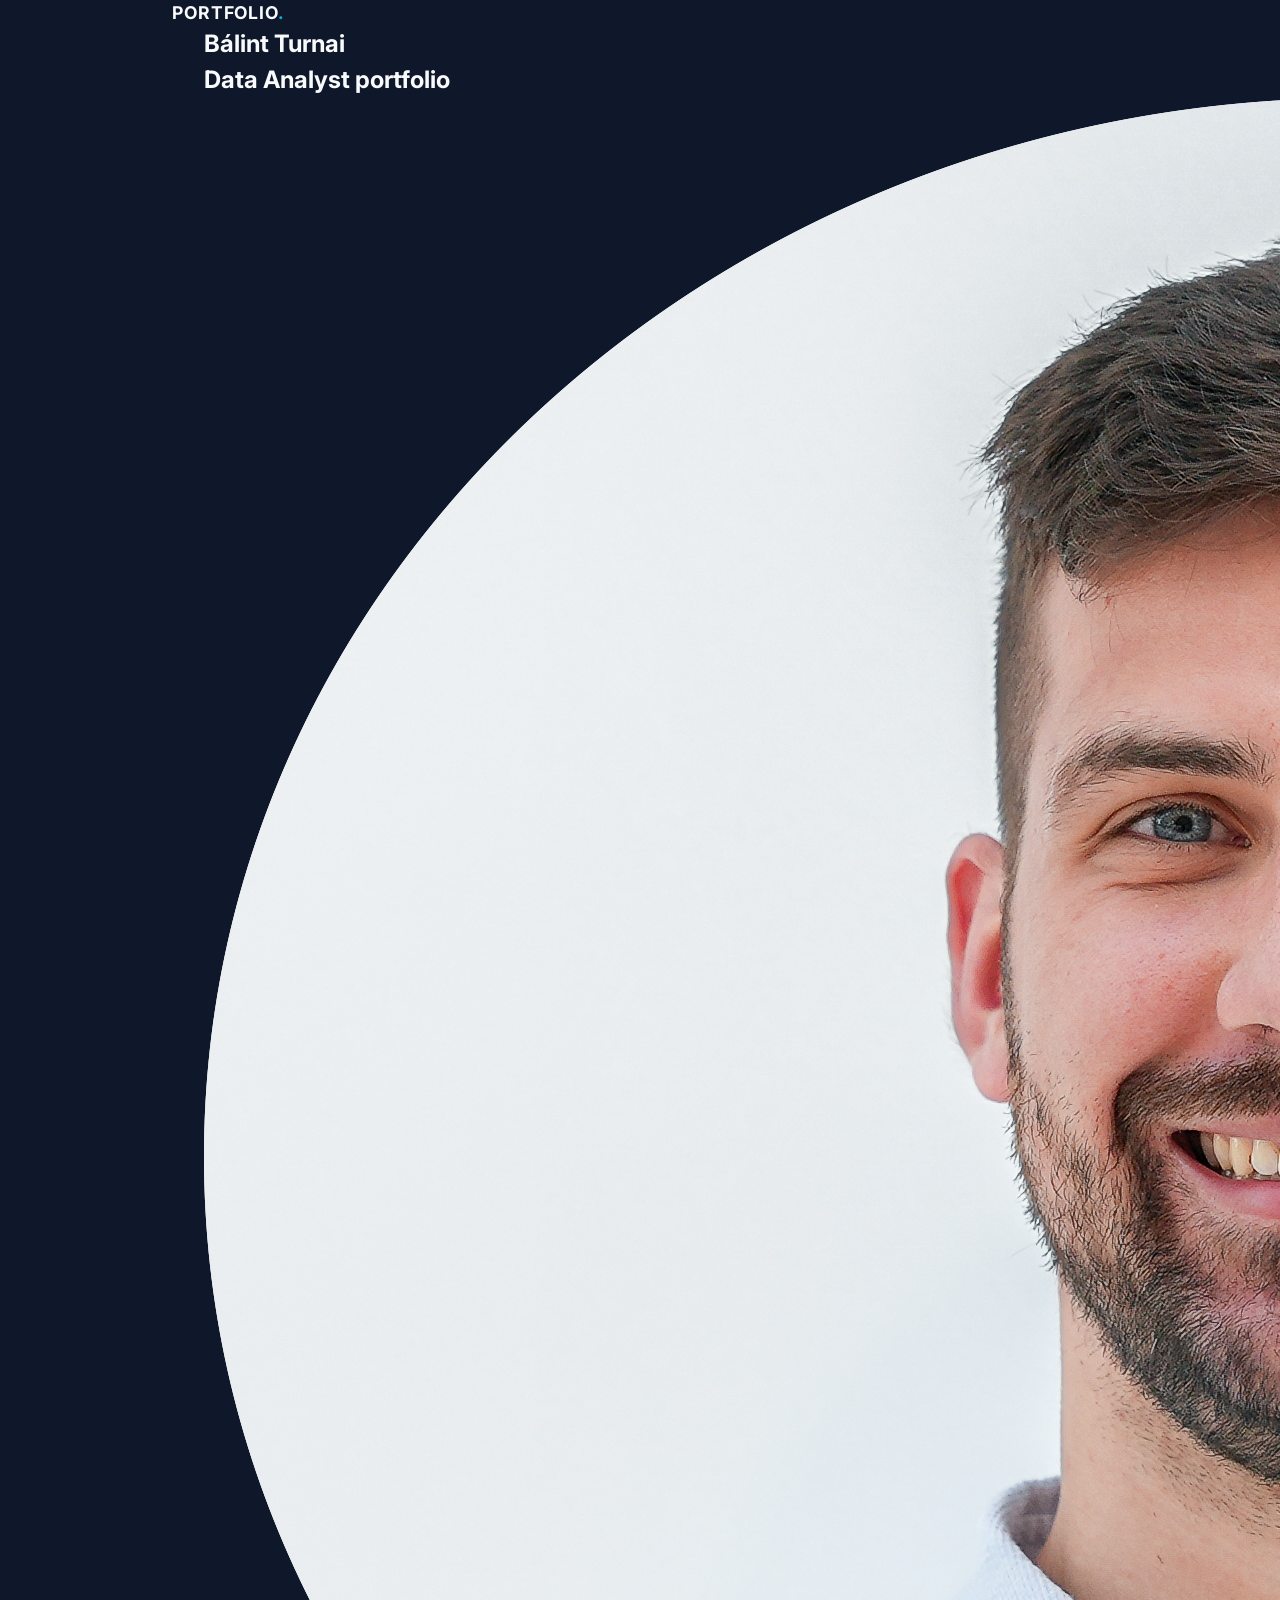
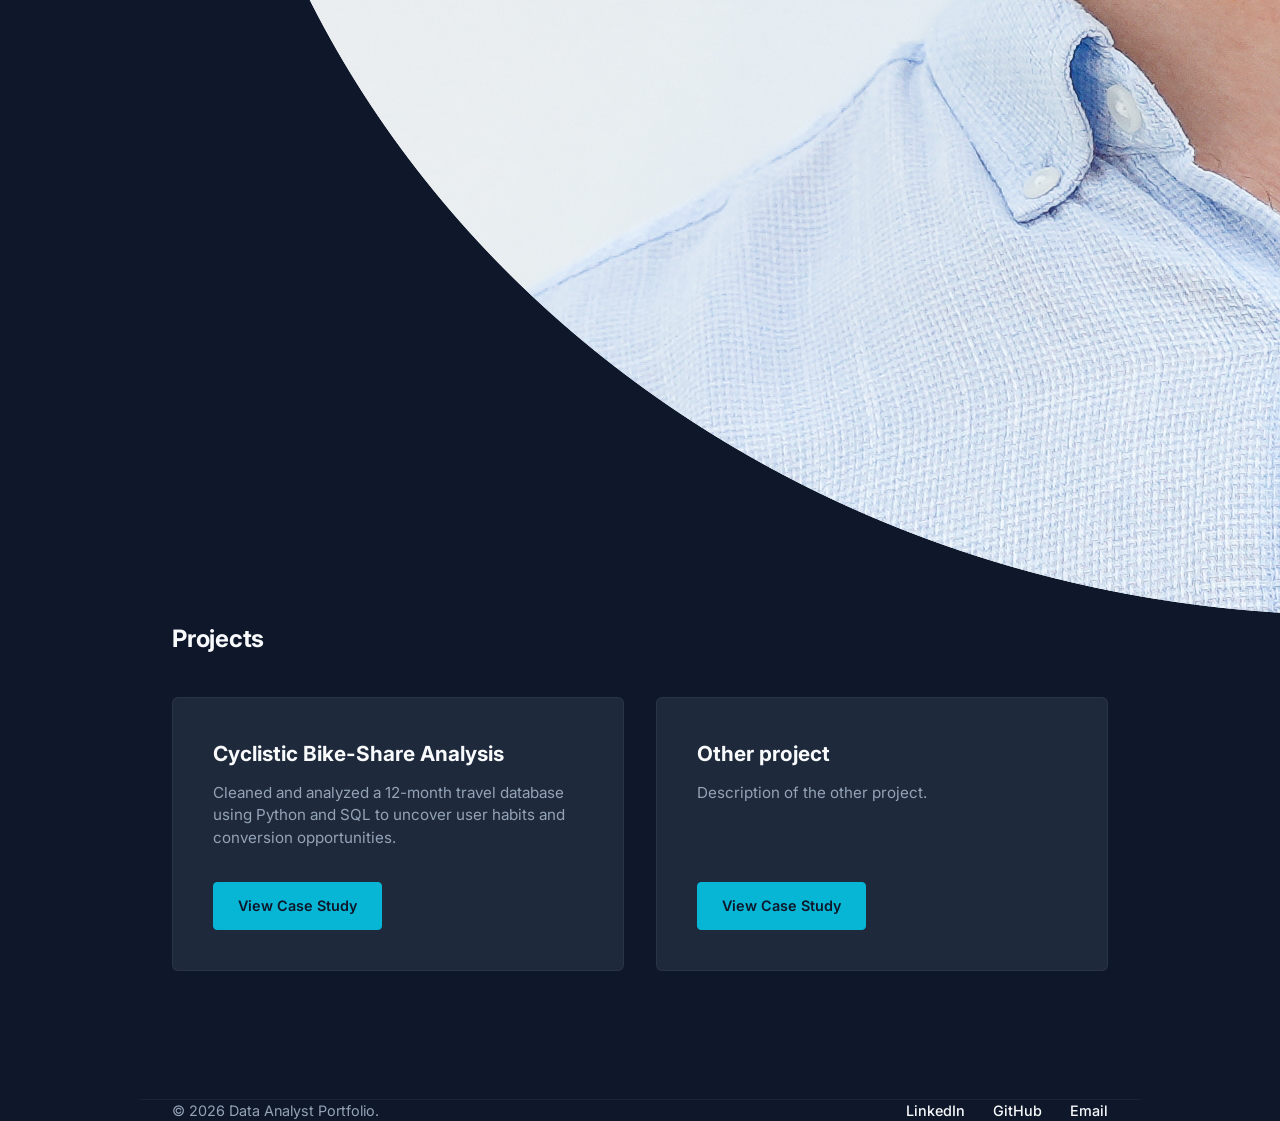
==== index.html @ ad281185 "thesis html added" ====
<!DOCTYPE html>
<html lang="hu">
<head>
    <meta charset="UTF-8">
    <meta name="viewport" content="width=device-width, initial-scale=1.0">
    <title>Data Analyst Portfolio</title>
    <link rel="preconnect" href="https://fonts.googleapis.com">
    <link rel="preconnect" href="https://fonts.gstatic.com" crossorigin>
    <link href="https://fonts.googleapis.com/css2?family=Inter:wght@400;500;600;700&display=swap" rel="stylesheet">
    
    <style>
        /* --- DIZÁJN RENDSZER --- */
        :root {
            --bg-main: #0f172a;       /* Mély palaszürke háttér */
            --bg-card: #1e293b;       /* Kártyák háttere */
            --accent-cyan: #06b6d4;   /* Funkcionális neon-cián kiemelő */
            --text-main: #f8fafc;     /* Elsődleges szöveg */
            --text-muted: #94a3b8;    /* Másodlagos szöveg */
            --border-color: rgba(255, 255, 255, 0.05);
            --max-width: 1000px;
            --transition: all 0.2s ease-in-out;
        }

        * {
            margin: 0;
            padding: 0;
            box-sizing: border-box;
            scroll-behavior: smooth;
        }

        body {
            background-color: var(--bg-main);
            color: var(--text-main);
            font-family: 'Inter', sans-serif;
            line-height: 1.5;
            -webkit-font-smoothing: antialiased;
        }

        .container {
            width: 100%;
            max-width: var(--max-width);
            margin: 0 auto;
            padding: 0 2rem;
        }

        /* --- LEBUTÍTOTT NAVIGÁCIÓ --- */
        nav {
            padding: 2rem 0;
        }

        .logo {
            font-weight: 700;
            font-size: 1.1rem;
            letter-spacing: 0.05em;
        }

        .logo span {
            color: var(--accent-cyan);
        }

        /* --- BEMUTATKOZÁS (HERO & ABOUT EGYBEN) --- */
        .profile-section {
            padding: 4rem 0 6rem 0;
        }

        .profile-section h1 {
            font-size: 2.5rem;
            font-weight: 700;
            line-height: 1.2;
            margin-bottom: 1.5rem;
            letter-spacing: -0.02em;
        }

        .profile-section p {
            font-size: 1.15rem;
            color: var(--text-muted);
            max-width: 800px;
        }

        /* --- MINIMALISTA PROJEKT RÁCSHÁLÓ --- */
        .projects-section {
            padding-bottom: 8rem;
        }

        .section-title {
            font-size: 1.5rem;
            font-weight: 700;
            margin-bottom: 2.5rem;
            letter-spacing: -0.01em;
        }

        .section-title span {
            color: var(--accent-cyan);
        }

        .projects-grid {
            display: grid;
            grid-template-columns: repeat(auto-fit, minmax(320px, 1fr));
            gap: 2rem;
        }

        .project-card {
            background-color: var(--bg-card);
            border: 1px solid var(--border-color);
            border-radius: 6px;
            padding: 2.5rem;
            display: flex;
            flex-direction: column;
            justify-content: space-between;
            transition: var(--transition);
        }

        .project-card:hover {
            border-color: rgba(6, 182, 212, 0.3);
        }

        .project-card h3 {
            font-size: 1.3rem;
            margin-bottom: 0.75rem;
        }

        .project-card p {
            color: var(--text-muted);
            font-size: 0.95rem;
            margin-bottom: 2rem;
            flex-grow: 1;
        }

        /* Gomb stílus az átnavigáláshoz */
        .btn {
            display: inline-flex;
            align-items: center;
            justify-content: center;
            padding: 0.75rem 1.5rem;
            font-size: 0.9rem;
            font-weight: 600;
            border-radius: 4px;
            text-decoration: none;
            transition: var(--transition);
            background-color: var(--accent-cyan);
            color: var(--bg-main);
            border: 1px solid var(--accent-cyan);
            align-self: flex-start;
        }

        .btn:hover {
            background-color: transparent;
            color: var(--accent-cyan);
        }

        /* --- FOOTER / KAPCSOLAT --- */
        footer {
            padding: 3rem 0;
            border-top: 1px solid var(--border-color);
            display: flex;
            justify-content: space-between;
            align-items: center;
            flex-wrap: wrap;
            gap: 1.5rem;
            font-size: 0.9rem;
            color: var(--text-muted);
        }

        .footer-links a {
            color: var(--text-main);
            text-decoration: none;
            margin-left: 1.5rem;
            font-weight: 500;
            transition: var(--transition);
        }

        .footer-links a:hover {
            color: var(--accent-cyan);
        }

        @media (max-width: 576px) {
            .profile-section h1 { font-size: 2rem; }
            footer { flex-direction: column; text-align: center; }
            .footer-links a { margin: 0 0.75rem; }
        }
    </style>
</head>
<body>

    <!-- NAVIGÁCIÓ -->
    <nav class="container">
        <div class="logo">PORTFOLIO<span>.</span></div>
    </nav>

    <!-- BEMUTATKOZÁS -->
    <main class="container">
        <section class="hero-section">
            <div class="container hero-container">
                <div class="profile-card">
                    <h1>Bálint Turnai </h1>
                    <h2>Data Analyst portfolio</h2>
                    <img src="pictures/profilePicture.png" alt="Headshot picture" alt="Bálint Turnai - Data Analyst" class="profile-image">      

                </div>

            </div>
            
        </section>

        <!-- PROJEKTEK LISTÁJA -->
        <section class="projects-section">
            <h2 class="section-title">Projects</h2>
            <div class="projects-grid">

                <!-- 1. Projekt Kártya -->
                <div class="project-card">
                    <div>
                        <h3>Cyclistic Bike-Share Analysis</h3>
                        <p>Cleaned and analyzed a 12-month travel database using Python and SQL to uncover user habits and conversion opportunities.</p>
                    </div>
                    <!-- Átnavigálás a konkrét esettanulmány oldalára -->
                    <a href="bike_sharing.html" class="btn">View Case Study</a>
                </div>

                <!-- 2. Projekt Kártya -->
                <div class="project-card">
                    <div>
                        <h3>Other project</h3>
                        <p>Description of the other project.</p>
                    </div>
                    <a href="ecommerce-case-study.html" class="btn">View Case Study</a>
                </div>

            </div>
        </section>
    </main>

    <!-- FOOTER / MINIMÁLIS KAPCSOLAT LINK -->
    <footer class="container">
        <div>&copy; 2026 Data Analyst Portfolio.</div>
        <div class="footer-links">
            <a href="https://linkedin.com" target="_blank">LinkedIn</a>
            <a href="https://github.com" target="_blank">GitHub</a>
            <a href="mailto:email@domain.com">Email</a>
        </div>
    </footer>

</body>
</html>
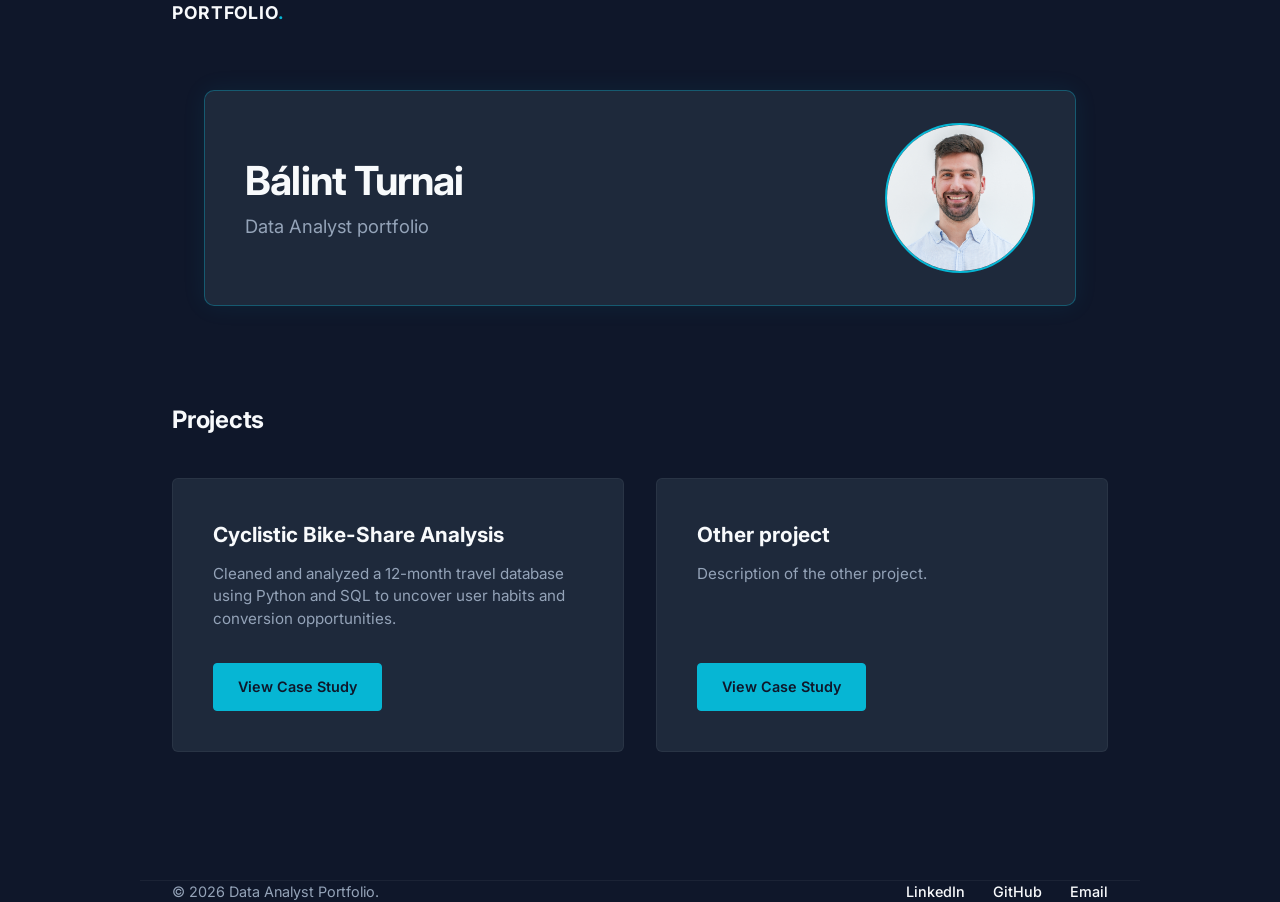
==== commit bda2beb0: "profile picture bug fixed" ====
--- a/index.html
+++ b/index.html
@@ -148,6 +148,59 @@
             color: var(--accent-cyan);
         }
 
+        .hero-section {
+            padding: 4rem 0 6rem 0;
+        }
+
+        .hero-container {
+            display: flex;
+            align-items: center;
+            justify-content: space-between;
+            gap: 2rem;
+        }
+
+        .profile-card {
+            display: flex;
+            flex-direction: column;
+        }
+
+        .profile-card h1 {
+            font-size: 2.5rem;
+            font-weight: 700;
+            line-height: 1.2;
+            margin-bottom: 0.5rem;
+            letter-spacing: -0.02em;
+        }
+
+        .profile-card h2 {
+            font-size: 1.15rem;
+            font-weight: 400;
+            color: var(--text-muted);
+            margin-bottom: 0;
+        }
+
+        .profile-image {
+            width: 150px;
+            height: 150px;
+            object-fit: cover;
+            border-radius: 50%;
+            border: 2px solid var(--accent-cyan);
+            flex-shrink: 0;
+        }
+
+        .profile-frame {
+            display: flex;
+            align-items: center;
+            justify-content: space-between;
+            gap: 2rem;
+            background-color: var(--bg-card);
+            border: 1px solid rgba(6, 182, 212, 0.35);
+            border-radius: 10px;
+            padding: 2rem 2.5rem;
+            box-shadow: 0 0 24px rgba(6, 182, 212, 0.08);
+            width: 100%;
+        }
+
         /* --- FOOTER / KAPCSOLAT --- */
         footer {
             padding: 3rem 0;
@@ -177,6 +230,12 @@
             .profile-section h1 { font-size: 2rem; }
             footer { flex-direction: column; text-align: center; }
             .footer-links a { margin: 0 0.75rem; }
+            .profile-frame {
+                flex-direction: column;
+                align-items: flex-start;
+                padding: 1.5rem;
+            }
+            .profile-card h1 { font-size: 1.8rem; }
         }
     </style>
 </head>
@@ -191,13 +250,13 @@
     <main class="container">
         <section class="hero-section">
             <div class="container hero-container">
-                <div class="profile-card">
-                    <h1>Bálint Turnai </h1>
-                    <h2>Data Analyst portfolio</h2>
-                    <img src="pictures/profilePicture.png" alt="Headshot picture" alt="Bálint Turnai - Data Analyst" class="profile-image">      
-
+                <div class="profile-frame">
+                    <div class="profile-card">
+                        <h1>Bálint Turnai</h1>
+                        <h2>Data Analyst portfolio</h2>
+                    </div>
+                    <img src="pictures/profilePicture.png" alt="Bálint Turnai - Data Analyst" class="profile-image">
                 </div>
-
             </div>
             
         </section>
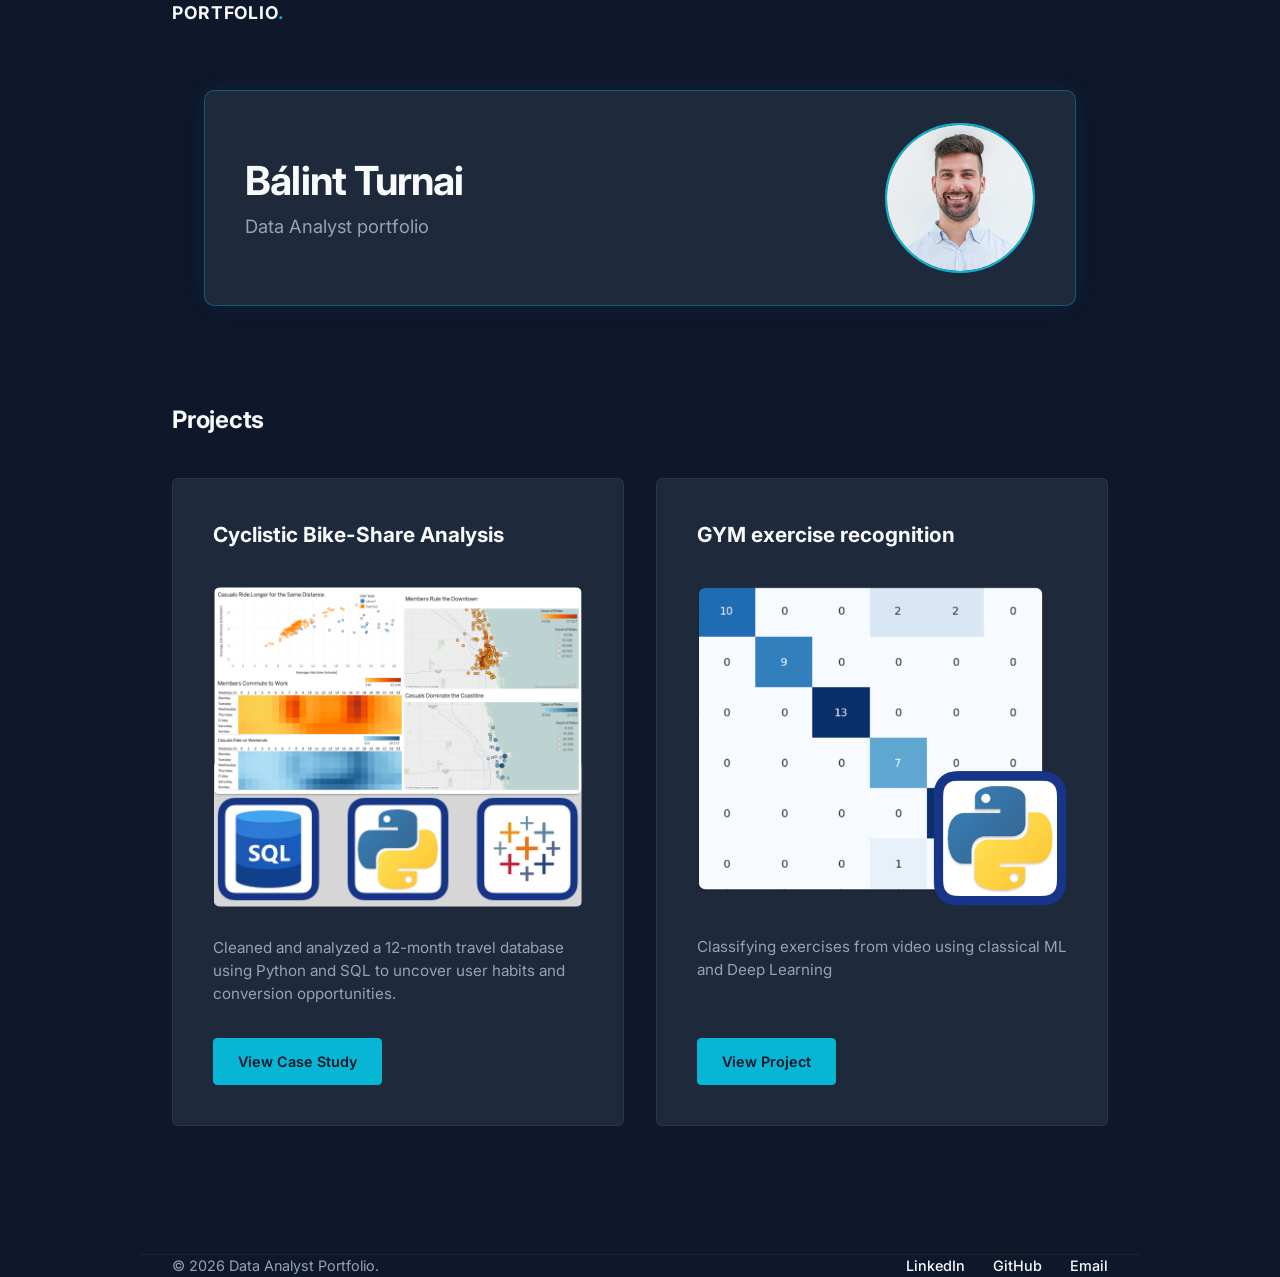
==== commit b4326ecc: "Add source code files, confusion matrices, and portfolio improvements - Add code/ folder with all mo" ====
--- a/index.html
+++ b/index.html
@@ -270,6 +270,7 @@
                 <div class="project-card">
                     <div>
                         <h3>Cyclistic Bike-Share Analysis</h3>
+                        <img src="pictures/bike_background.png" alt="Bike Share Analysis tech stack" style="width:100%; border-radius:8px; margin: 1.5rem 0;">
                         <p>Cleaned and analyzed a 12-month travel database using Python and SQL to uncover user habits and conversion opportunities.</p>
                     </div>
                     <!-- Átnavigálás a konkrét esettanulmány oldalára -->
@@ -279,10 +280,11 @@
                 <!-- 2. Projekt Kártya -->
                 <div class="project-card">
                     <div>
-                        <h3>Other project</h3>
-                        <p>Description of the other project.</p>
+                        <h3>GYM exercise recognition</h3>
+                        <img src="pictures/gym_background.png" alt="Bike Share Analysis tech stack" style="width:100%; border-radius:8px; margin: 1.5rem 0;">
+                        <p>Classifying exercises from video using classical ML and Deep Learning</p>
                     </div>
-                    <a href="ecommerce-case-study.html" class="btn">View Case Study</a>
+                    <a href="gym_exercise_recognition.html" class="btn">View Project</a>
                 </div>
 
             </div>
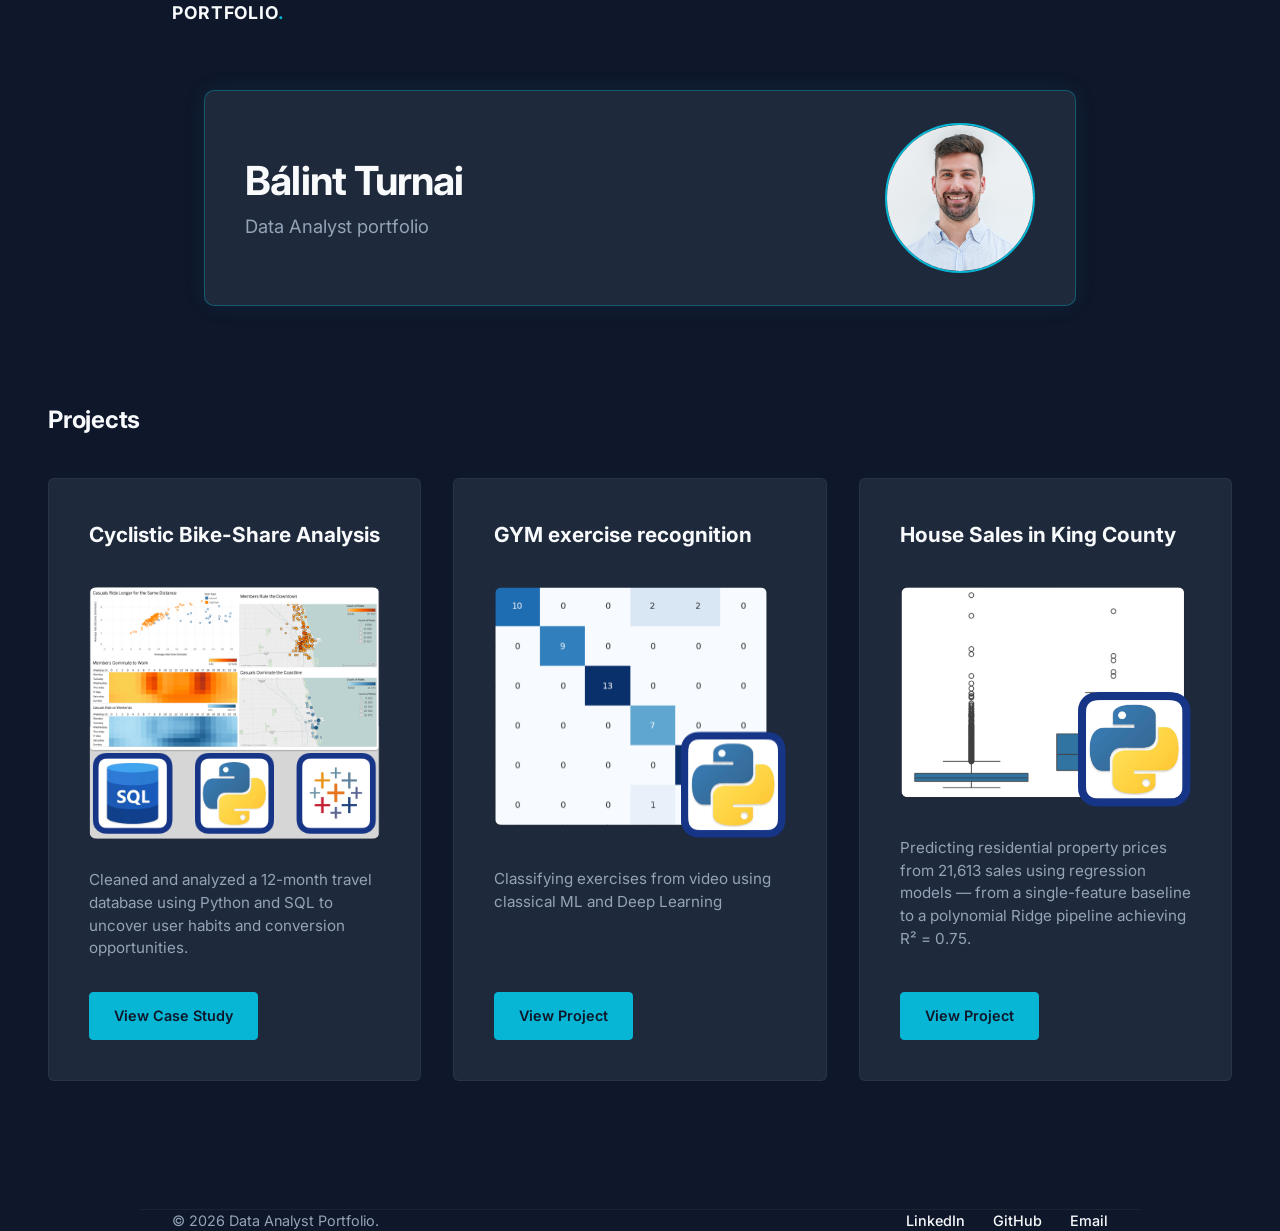
==== commit 83ed95b9: "Add House Sales project card and full-width projects grid - House Sales in King County project card " ====
--- a/index.html
+++ b/index.html
@@ -79,7 +79,11 @@
 
         /* --- MINIMALISTA PROJEKT RÁCSHÁLÓ --- */
         .projects-section {
-            padding-bottom: 8rem;
+            width: 100vw;
+            position: relative;
+            left: calc(-50vw + 50%);
+            padding: 0 3rem 8rem 3rem;
+            box-sizing: border-box;
         }
 
         .section-title {
@@ -287,6 +291,16 @@
                     <a href="gym_exercise_recognition.html" class="btn">View Project</a>
                 </div>
 
+
+                <div class="project-card">
+                    <div>
+                        <h3>House Sales in King County</h3>
+                        <img src="pictures/house_background.png" alt="House Sales King County" style="width:100%; border-radius:8px; margin: 1.5rem 0;">
+                        <p>Predicting residential property prices from 21,613 sales using regression models — from a single-feature baseline to a polynomial Ridge pipeline achieving R² = 0.75.</p>
+                    </div>
+                    <a href="house_sales.html" class="btn">View Project</a>
+                </div>
+
             </div>
         </section>
     </main>
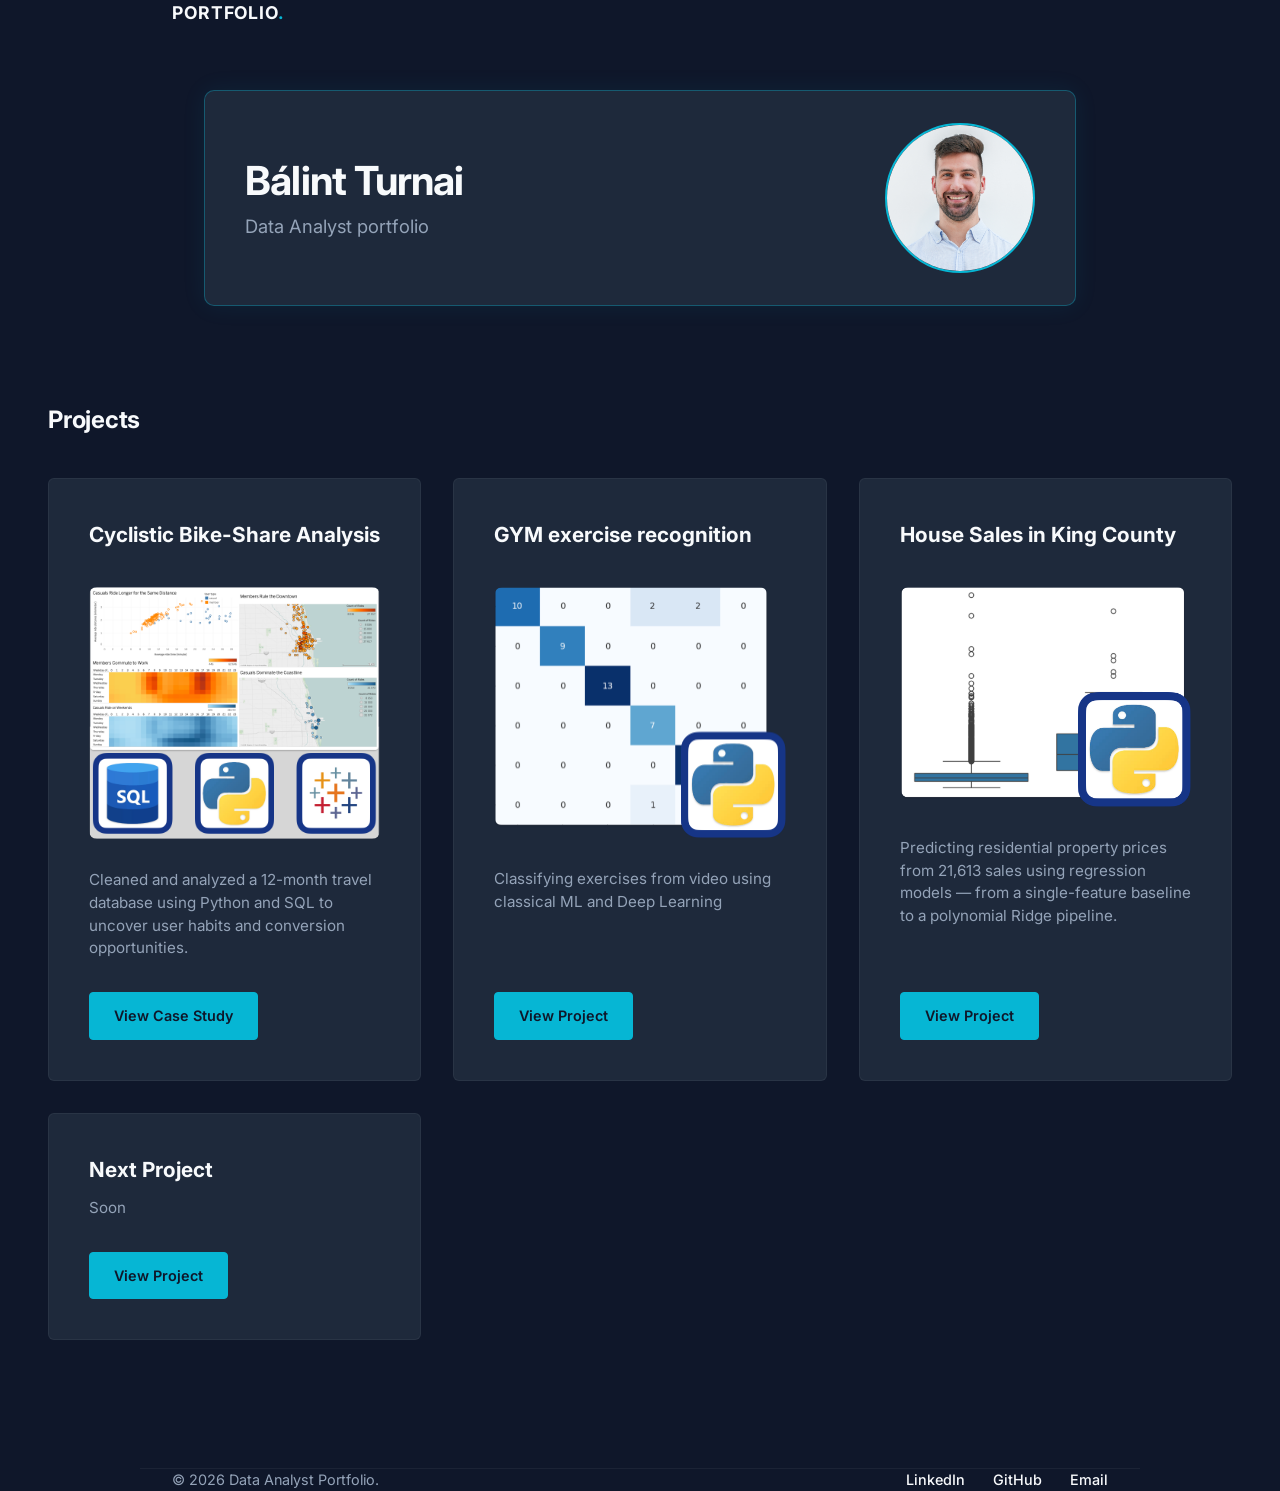
==== commit b6f321ec: "Small changes" ====
--- a/index.html
+++ b/index.html
@@ -99,7 +99,7 @@
 
         .projects-grid {
             display: grid;
-            grid-template-columns: repeat(auto-fit, minmax(320px, 1fr));
+            grid-template-columns: repeat(auto-fill, minmax(360px, 1fr));
             gap: 2rem;
         }
 
@@ -270,7 +270,7 @@
             <h2 class="section-title">Projects</h2>
             <div class="projects-grid">
 
-                <!-- 1. Projekt Kártya -->
+                <!-- Bike-sharing Projekt Kártya -->
                 <div class="project-card">
                     <div>
                         <h3>Cyclistic Bike-Share Analysis</h3>
@@ -281,7 +281,7 @@
                     <a href="bike_sharing.html" class="btn">View Case Study</a>
                 </div>
 
-                <!-- 2. Projekt Kártya -->
+                <!-- Edzőtermi gyakorlat felismerés Kártya -->
                 <div class="project-card">
                     <div>
                         <h3>GYM exercise recognition</h3>
@@ -291,12 +291,21 @@
                     <a href="gym_exercise_recognition.html" class="btn">View Project</a>
                 </div>
 
-
+                <!-- Houseing Kártya -->
                 <div class="project-card">
                     <div>
                         <h3>House Sales in King County</h3>
                         <img src="pictures/house_background.png" alt="House Sales King County" style="width:100%; border-radius:8px; margin: 1.5rem 0;">
-                        <p>Predicting residential property prices from 21,613 sales using regression models — from a single-feature baseline to a polynomial Ridge pipeline achieving R² = 0.75.</p>
+                        <p>Predicting residential property prices from 21,613 sales using regression models — from a single-feature baseline to a polynomial Ridge pipeline.</p>
+                    </div>
+                    <a href="house_sales.html" class="btn">View Project</a>
+                </div>
+                <!-- Next project -->
+                <div class="project-card">
+                    <div>
+                        <h3>Next Project</h3>
+                        <!-- <img src="pictures/house_background.png" alt="House Sales King County" style="width:100%; border-radius:8px; margin: 1.5rem 0;"> -->
+                        <p>Soon</p>
                     </div>
                     <a href="house_sales.html" class="btn">View Project</a>
                 </div>
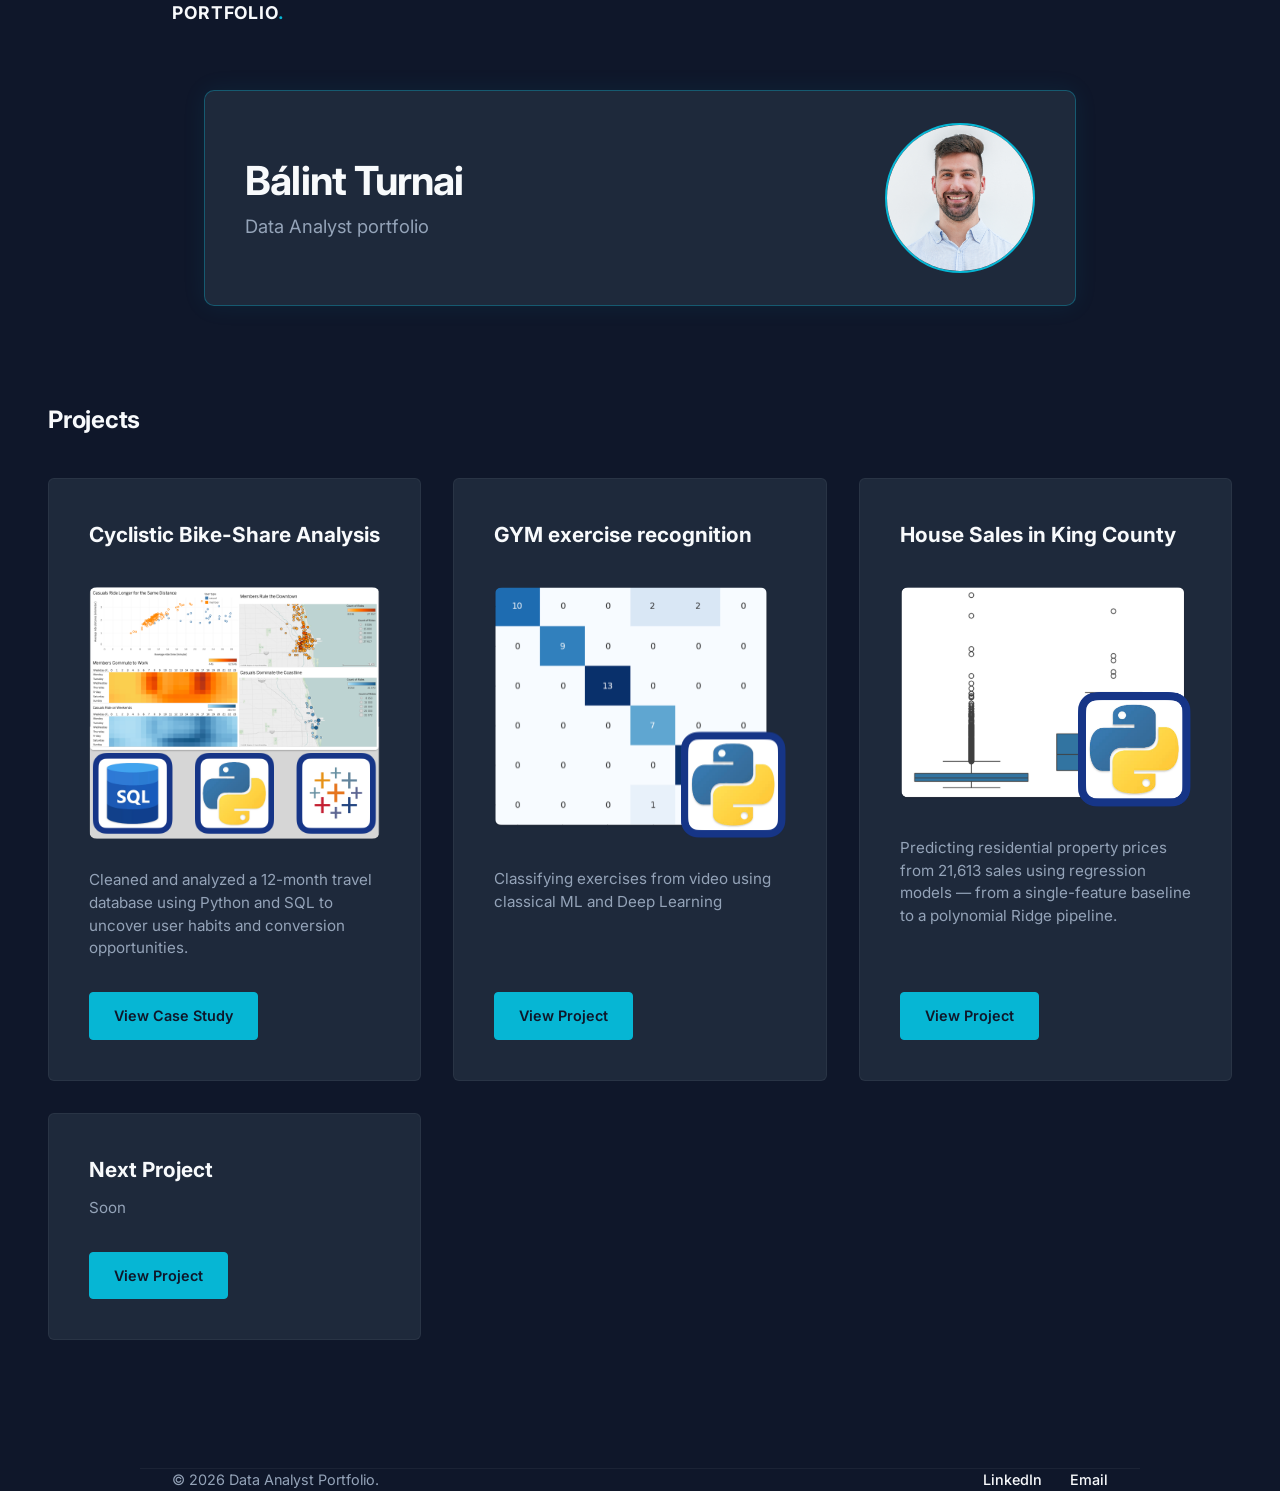
==== commit 0e6ec9bc: "Update index.html" ====
--- a/index.html
+++ b/index.html
@@ -318,9 +318,8 @@
     <footer class="container">
         <div>&copy; 2026 Data Analyst Portfolio.</div>
         <div class="footer-links">
-            <a href="https://linkedin.com" target="_blank">LinkedIn</a>
-            <a href="https://github.com" target="_blank">GitHub</a>
-            <a href="mailto:email@domain.com">Email</a>
+            <a href="https://www.linkedin.com/in/turnaibalint/" target="_blank">LinkedIn</a>
+            <a href="mailto:bturnai@gmail.com">Email</a>
         </div>
     </footer>
 
